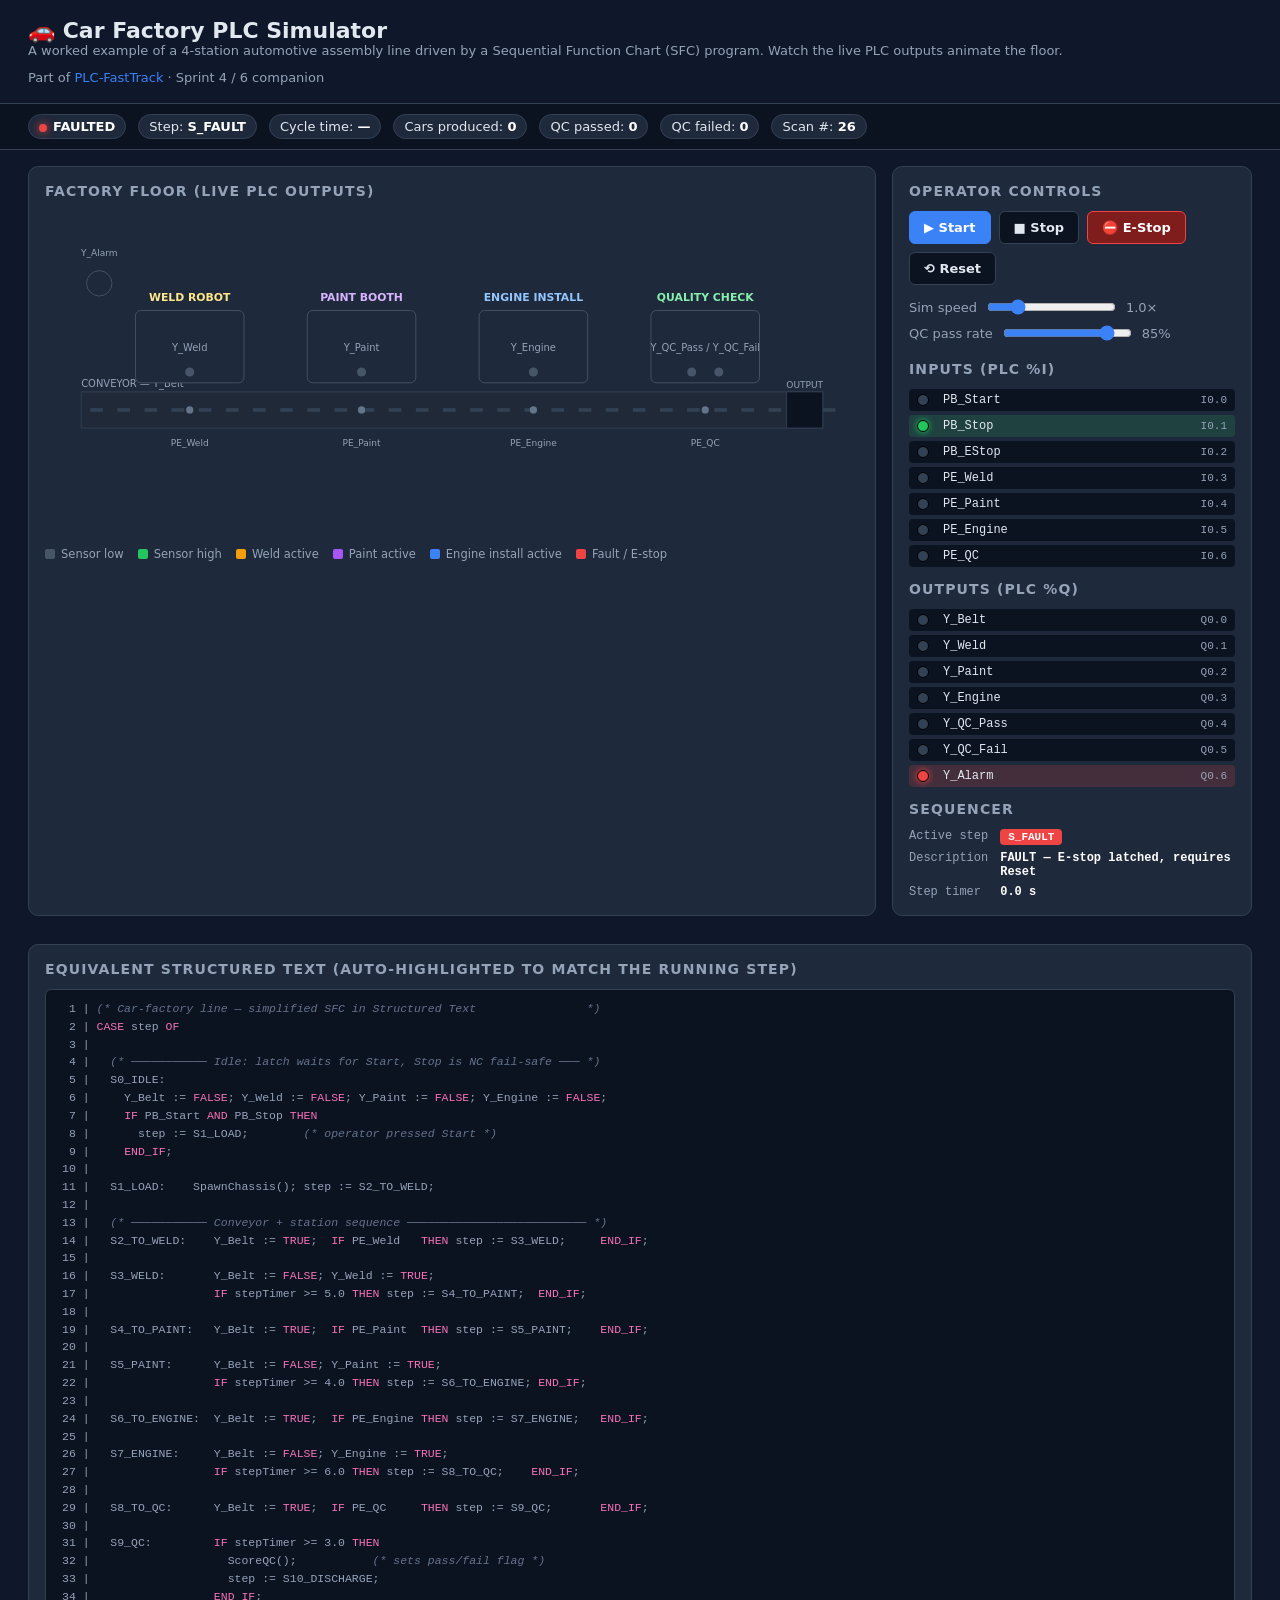
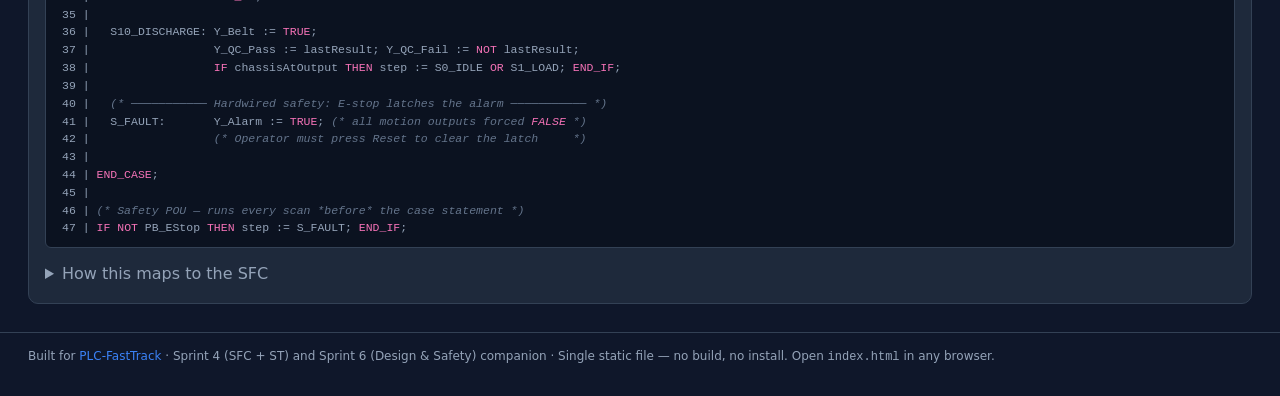
==== interactive-tools/car-factory-simulator/index.html @ c83a44d9 "Add Car Factory PLC Simulator (single-page interactive tool) A new browser-only simulator that runs " ====
<!DOCTYPE html>
<html lang="en">
<head>
<meta charset="UTF-8" />
<meta name="viewport" content="width=device-width, initial-scale=1.0" />
<title>PLC-FastTrack — Car Factory Simulator</title>
<style>
  :root {
    --bg: #0f172a;
    --panel: #1e293b;
    --panel-2: #0b1220;
    --line: #334155;
    --text: #e2e8f0;
    --muted: #94a3b8;
    --accent: #3b82f6;
    --energized: #22c55e;
    --running: #22c55e;
    --idle: #94a3b8;
    --warn: #f59e0b;
    --fault: #ef4444;
    --weld: #f59e0b;
    --paint: #a855f7;
    --engine: #3b82f6;
    --qc: #22c55e;
  }
  * { box-sizing: border-box; }
  body {
    margin: 0;
    background: var(--bg);
    color: var(--text);
    font-family: -apple-system, system-ui, "Segoe UI", sans-serif;
    min-height: 100vh;
  }
  header {
    padding: 18px 28px;
    border-bottom: 1px solid var(--line);
    display: flex;
    justify-content: space-between;
    align-items: baseline;
    flex-wrap: wrap;
    gap: 12px;
  }
  h1 { margin: 0; font-size: 22px; }
  header .sub { color: var(--muted); font-size: 13px; }
  header a { color: var(--accent); text-decoration: none; }

  .status-bar {
    display: flex;
    gap: 12px;
    flex-wrap: wrap;
    padding: 10px 28px;
    background: var(--panel-2);
    border-bottom: 1px solid var(--line);
    font-size: 13px;
  }
  .pill {
    background: var(--panel);
    padding: 4px 10px;
    border-radius: 999px;
    border: 1px solid var(--line);
  }
  .pill .dot {
    display: inline-block;
    width: 8px;
    height: 8px;
    border-radius: 50%;
    background: var(--idle);
    margin-right: 6px;
    vertical-align: middle;
  }
  .pill.running .dot { background: var(--running); box-shadow: 0 0 8px var(--running); }
  .pill.faulted .dot { background: var(--fault); box-shadow: 0 0 8px var(--fault); }
  .pill strong { color: #fff; }

  main {
    display: grid;
    grid-template-columns: minmax(0, 1fr) 360px;
    gap: 16px;
    padding: 16px 28px 28px;
  }
  @media (max-width: 1024px) {
    main { grid-template-columns: 1fr; }
  }

  .panel {
    background: var(--panel);
    border: 1px solid var(--line);
    border-radius: 10px;
    padding: 16px;
  }
  .panel h2 {
    margin: 0 0 12px;
    font-size: 14px;
    text-transform: uppercase;
    letter-spacing: 0.08em;
    color: var(--muted);
  }
  .floor svg { width: 100%; height: auto; display: block; }

  .controls {
    display: flex;
    gap: 8px;
    flex-wrap: wrap;
    align-items: center;
  }
  button {
    background: var(--panel-2);
    border: 1px solid var(--line);
    color: var(--text);
    padding: 8px 14px;
    border-radius: 6px;
    cursor: pointer;
    font-family: inherit;
    font-size: 13px;
    font-weight: 600;
  }
  button:hover { border-color: var(--accent); }
  button.primary { background: var(--accent); border-color: var(--accent); color: #fff; }
  button.danger { background: #7f1d1d; border-color: var(--fault); color: #fff; }
  button.danger.armed { background: var(--fault); animation: pulse 1s infinite; }
  @keyframes pulse {
    0%, 100% { box-shadow: 0 0 0 0 rgba(239,68,68,0.6); }
    50% { box-shadow: 0 0 0 8px rgba(239,68,68,0); }
  }
  button:disabled { opacity: 0.5; cursor: not-allowed; }

  label.slider-label {
    display: flex;
    align-items: center;
    gap: 8px;
    font-size: 13px;
    color: var(--muted);
  }
  input[type="range"] { accent-color: var(--accent); }

  .io-grid {
    display: grid;
    grid-template-columns: 1fr;
    gap: 4px;
    font-family: ui-monospace, SFMono-Regular, Menlo, monospace;
    font-size: 12px;
  }
  .io-row {
    display: grid;
    grid-template-columns: 18px 1fr auto;
    align-items: center;
    gap: 8px;
    padding: 4px 8px;
    border-radius: 4px;
    background: var(--panel-2);
  }
  .io-row.on { background: rgba(34,197,94,0.15); }
  .io-row.fault { background: rgba(239,68,68,0.18); }
  .led {
    width: 12px;
    height: 12px;
    border-radius: 50%;
    background: var(--line);
    border: 1px solid #000;
  }
  .io-row.on .led { background: var(--energized); box-shadow: 0 0 6px var(--energized); }
  .io-row.fault .led { background: var(--fault); box-shadow: 0 0 6px var(--fault); }
  .io-name { color: var(--text); }
  .io-tag { color: var(--muted); font-size: 11px; }

  .step-display {
    display: grid;
    grid-template-columns: auto 1fr;
    gap: 6px 12px;
    font-family: ui-monospace, SFMono-Regular, Menlo, monospace;
    font-size: 12px;
    color: var(--muted);
  }
  .step-display strong { color: #fff; font-weight: 600; }
  .step-tag {
    display: inline-block;
    padding: 2px 8px;
    border-radius: 4px;
    background: var(--accent);
    color: #fff;
    font-weight: 700;
    font-size: 11px;
  }
  .step-tag.fault { background: var(--fault); }
  .step-tag.idle { background: var(--idle); color: #0f172a; }

  pre.code {
    background: var(--panel-2);
    border: 1px solid var(--line);
    border-radius: 6px;
    padding: 10px;
    margin: 0;
    font-family: ui-monospace, SFMono-Regular, Menlo, monospace;
    font-size: 11.5px;
    line-height: 1.55;
    overflow-x: auto;
    color: var(--muted);
  }
  pre.code .ln { display: block; padding: 0 6px; border-radius: 3px; white-space: pre; }
  pre.code .ln.active {
    background: rgba(59,130,246,0.22);
    color: #fff;
    border-left: 3px solid var(--accent);
    padding-left: 3px;
  }
  pre.code .kw { color: #f472b6; }
  pre.code .str { color: #86efac; }
  pre.code .com { color: #64748b; font-style: italic; }

  details summary { cursor: pointer; padding: 4px 0; color: var(--muted); }
  details[open] summary { color: #fff; }

  .legend {
    display: flex;
    gap: 14px;
    flex-wrap: wrap;
    font-size: 11.5px;
    color: var(--muted);
    margin-top: 10px;
  }
  .legend span { display: inline-flex; align-items: center; gap: 6px; }
  .legend i {
    display: inline-block;
    width: 10px;
    height: 10px;
    border-radius: 2px;
  }

  footer {
    color: var(--muted);
    font-size: 12px;
    padding: 16px 28px 32px;
    border-top: 1px solid var(--line);
  }
  footer a { color: var(--accent); text-decoration: none; }
</style>
</head>
<body>

<header>
  <div>
    <h1>🚗 Car Factory PLC Simulator</h1>
    <div class="sub">A worked example of a 4-station automotive assembly line driven by a Sequential Function Chart (SFC) program. Watch the live PLC outputs animate the floor.</div>
  </div>
  <div class="sub">Part of <a href="../../README.md">PLC-FastTrack</a> · Sprint 4 / 6 companion</div>
</header>

<div class="status-bar" id="statusBar">
  <span class="pill" id="pillState"><span class="dot"></span><strong>IDLE</strong></span>
  <span class="pill">Step: <strong id="lblStep">S0_IDLE</strong></span>
  <span class="pill">Cycle time: <strong id="lblCycle">—</strong></span>
  <span class="pill">Cars produced: <strong id="lblCount">0</strong></span>
  <span class="pill">QC passed: <strong id="lblPass">0</strong></span>
  <span class="pill">QC failed: <strong id="lblFail">0</strong></span>
  <span class="pill">Scan #: <strong id="lblScan">0</strong></span>
</div>

<main>
  <section class="panel floor">
    <h2>Factory Floor (live PLC outputs)</h2>
    <svg viewBox="0 0 900 360" id="floorSvg" aria-label="Factory floor diagram">
      <!-- Conveyor belt -->
      <rect x="40" y="200" width="820" height="40" fill="#1f2937" stroke="#334155" />
      <g id="beltMarks"></g>
      <text x="40" y="195" font-size="11" fill="#94a3b8">CONVEYOR — Y_Belt</text>

      <!-- Stations -->
      <g id="stationWeld">
        <rect x="100" y="110" width="120" height="80" rx="6" fill="#1e293b" stroke="#475569" />
        <text x="160" y="100" text-anchor="middle" font-size="12" fill="#fde68a" font-weight="700">WELD ROBOT</text>
        <text x="160" y="155" text-anchor="middle" font-size="11" fill="#94a3b8">Y_Weld</text>
        <circle id="ledWeld" cx="160" cy="178" r="5" fill="#475569" />
        <!-- Photoelectric eye -->
        <circle id="eyeWeld" cx="160" cy="220" r="4" fill="#64748b" />
        <text x="160" y="260" text-anchor="middle" font-size="10" fill="#94a3b8">PE_Weld</text>
      </g>
      <g id="stationPaint">
        <rect x="290" y="110" width="120" height="80" rx="6" fill="#1e293b" stroke="#475569" />
        <text x="350" y="100" text-anchor="middle" font-size="12" fill="#d8b4fe" font-weight="700">PAINT BOOTH</text>
        <text x="350" y="155" text-anchor="middle" font-size="11" fill="#94a3b8">Y_Paint</text>
        <circle id="ledPaint" cx="350" cy="178" r="5" fill="#475569" />
        <circle id="eyePaint" cx="350" cy="220" r="4" fill="#64748b" />
        <text x="350" y="260" text-anchor="middle" font-size="10" fill="#94a3b8">PE_Paint</text>
      </g>
      <g id="stationEngine">
        <rect x="480" y="110" width="120" height="80" rx="6" fill="#1e293b" stroke="#475569" />
        <text x="540" y="100" text-anchor="middle" font-size="12" fill="#93c5fd" font-weight="700">ENGINE INSTALL</text>
        <text x="540" y="155" text-anchor="middle" font-size="11" fill="#94a3b8">Y_Engine</text>
        <circle id="ledEngine" cx="540" cy="178" r="5" fill="#475569" />
        <circle id="eyeEngine" cx="540" cy="220" r="4" fill="#64748b" />
        <text x="540" y="260" text-anchor="middle" font-size="10" fill="#94a3b8">PE_Engine</text>
      </g>
      <g id="stationQC">
        <rect x="670" y="110" width="120" height="80" rx="6" fill="#1e293b" stroke="#475569" />
        <text x="730" y="100" text-anchor="middle" font-size="12" fill="#86efac" font-weight="700">QUALITY CHECK</text>
        <text x="730" y="155" text-anchor="middle" font-size="11" fill="#94a3b8">Y_QC_Pass / Y_QC_Fail</text>
        <circle id="ledQCPass" cx="715" cy="178" r="5" fill="#475569" />
        <circle id="ledQCFail" cx="745" cy="178" r="5" fill="#475569" />
        <circle id="eyeQC" cx="730" cy="220" r="4" fill="#64748b" />
        <text x="730" y="260" text-anchor="middle" font-size="10" fill="#94a3b8">PE_QC</text>
      </g>

      <!-- Output bin -->
      <rect x="820" y="200" width="40" height="40" fill="#0b1220" stroke="#334155" />
      <text x="840" y="196" font-size="10" fill="#94a3b8" text-anchor="middle">OUTPUT</text>

      <!-- Alarm beacon -->
      <g id="beacon">
        <circle id="beaconLight" cx="60" cy="80" r="14" fill="#1e293b" stroke="#475569" />
        <text x="60" y="50" text-anchor="middle" font-size="10" fill="#94a3b8">Y_Alarm</text>
      </g>

      <!-- Chassis pool (positions are set in JS) -->
      <g id="chassisLayer"></g>
    </svg>

    <div class="legend">
      <span><i style="background:#475569"></i>Sensor low</span>
      <span><i style="background:#22c55e"></i>Sensor high</span>
      <span><i style="background:#f59e0b"></i>Weld active</span>
      <span><i style="background:#a855f7"></i>Paint active</span>
      <span><i style="background:#3b82f6"></i>Engine install active</span>
      <span><i style="background:#ef4444"></i>Fault / E-stop</span>
    </div>
  </section>

  <aside class="panel">
    <h2>Operator Controls</h2>
    <div class="controls">
      <button id="btnStart" class="primary">▶ Start</button>
      <button id="btnStop">■ Stop</button>
      <button id="btnEStop" class="danger">⛔ E-Stop</button>
      <button id="btnReset">⟲ Reset</button>
    </div>
    <label class="slider-label" style="margin-top:12px">
      Sim speed
      <input type="range" id="speed" min="0.25" max="4" step="0.25" value="1" />
      <span id="speedLbl">1.0×</span>
    </label>
    <label class="slider-label" style="margin-top:6px">
      QC pass rate
      <input type="range" id="passRate" min="0" max="100" step="5" value="85" />
      <span id="passRateLbl">85%</span>
    </label>

    <h2 style="margin-top:18px">Inputs (PLC %I)</h2>
    <div class="io-grid" id="inputs"></div>

    <h2 style="margin-top:14px">Outputs (PLC %Q)</h2>
    <div class="io-grid" id="outputs"></div>

    <h2 style="margin-top:14px">Sequencer</h2>
    <div class="step-display">
      <span>Active step</span><span><span id="stepTag" class="step-tag idle">S0_IDLE</span></span>
      <span>Description</span><strong id="stepDesc">Waiting for Start</strong>
      <span>Step timer</span><strong id="stepTimer">0.0 s</strong>
    </div>
  </aside>
</main>

<section class="panel" style="margin: 0 28px 28px;">
  <h2>Equivalent Structured Text (auto-highlighted to match the running step)</h2>
  <pre class="code" id="codeView"></pre>
  <details style="margin-top:12px">
    <summary>How this maps to the SFC</summary>
    <p style="color:var(--muted); font-size: 13px; line-height:1.55">
      The simulator runs a 100&nbsp;ms scan loop. Each scan: (1) reads inputs (Start, Stop,
      E-stop, photoelectric eyes); (2) executes the SFC transitions; (3) writes outputs
      (conveyor motor, station tools, alarm). The chassis you see on the floor are
      driven by <em>output bits</em>, never by direct animation — when <code>Y_Belt</code>
      is high, the chassis advance. When <code>Y_Weld</code> is high, the weld lamp
      pulses. Toggle E-stop and you'll see the program enter <code>S_FAULT</code>,
      latch <code>Y_Alarm</code>, and drop every other output — the same fail-safe
      pattern Bolton describes in Ch. 13–14.
    </p>
  </details>
</section>

<footer>
  Built for <a href="../../README.md">PLC-FastTrack</a> · Sprint 4 (SFC + ST) and Sprint 6 (Design &amp; Safety) companion ·
  Single static file — no build, no install. Open <code>index.html</code> in any browser.
</footer>

<script>
// ─── PLC I/O definitions ─────────────────────────────────────────────────────
const INPUT_DEFS = [
  { tag: 'I0.0', name: 'PB_Start',  desc: 'Start push button (NO)' },
  { tag: 'I0.1', name: 'PB_Stop',   desc: 'Stop push button (NC, fail-safe)' },
  { tag: 'I0.2', name: 'PB_EStop',  desc: 'Emergency stop (NC, dual-channel)' },
  { tag: 'I0.3', name: 'PE_Weld',   desc: 'Photoelectric eye at weld station' },
  { tag: 'I0.4', name: 'PE_Paint',  desc: 'Photoelectric eye at paint booth' },
  { tag: 'I0.5', name: 'PE_Engine', desc: 'Photoelectric eye at engine install' },
  { tag: 'I0.6', name: 'PE_QC',     desc: 'Photoelectric eye at QC' },
];
const OUTPUT_DEFS = [
  { tag: 'Q0.0', name: 'Y_Belt',    desc: 'Conveyor belt motor contactor' },
  { tag: 'Q0.1', name: 'Y_Weld',    desc: 'Weld robot enable' },
  { tag: 'Q0.2', name: 'Y_Paint',   desc: 'Paint sprayer enable' },
  { tag: 'Q0.3', name: 'Y_Engine',  desc: 'Engine-install hoist enable' },
  { tag: 'Q0.4', name: 'Y_QC_Pass', desc: 'QC pass indicator' },
  { tag: 'Q0.5', name: 'Y_QC_Fail', desc: 'QC fail indicator + reject' },
  { tag: 'Q0.6', name: 'Y_Alarm',   desc: 'Alarm beacon (latched on fault)' },
];

// ─── State ───────────────────────────────────────────────────────────────────
const STEPS = [
  { id: 'S0_IDLE',     desc: 'Waiting for Start' },
  { id: 'S1_LOAD',     desc: 'Loading new chassis at infeed' },
  { id: 'S2_TO_WELD',  desc: 'Conveying to WELD station' },
  { id: 'S3_WELD',     desc: 'Welding chassis (5 s)' },
  { id: 'S4_TO_PAINT', desc: 'Conveying to PAINT booth' },
  { id: 'S5_PAINT',    desc: 'Painting body (4 s)' },
  { id: 'S6_TO_ENGINE',desc: 'Conveying to ENGINE install' },
  { id: 'S7_ENGINE',   desc: 'Installing engine (6 s)' },
  { id: 'S8_TO_QC',    desc: 'Conveying to QUALITY CHECK' },
  { id: 'S9_QC',       desc: 'QC inspection (3 s)' },
  { id: 'S10_DISCHARGE',desc:'Discharging to output bin' },
  { id: 'S_FAULT',     desc: 'FAULT — E-stop latched, requires Reset' },
];
const STEP_INDEX = Object.fromEntries(STEPS.map((s, i) => [s.id, i]));

const STATIONS = {
  weld:   { x: 160, timer: 5.0, output: 'Y_Weld',   eye: 'PE_Weld'   },
  paint:  { x: 350, timer: 4.0, output: 'Y_Paint',  eye: 'PE_Paint'  },
  engine: { x: 540, timer: 6.0, output: 'Y_Engine', eye: 'PE_Engine' },
  qc:     { x: 730, timer: 3.0, output: '',         eye: 'PE_QC'     },
};

const SCAN_MS = 100;
let speedMul = 1;

const state = {
  inputs:  Object.fromEntries(INPUT_DEFS.map(i => [i.name, false])),
  outputs: Object.fromEntries(OUTPUT_DEFS.map(o => [o.name, false])),
  step: 'S0_IDLE',
  stepTimer: 0,
  scanCount: 0,
  cycleTime: 0,
  cycleStart: 0,
  carsProduced: 0,
  qcPass: 0,
  qcFail: 0,
  // The PB_Stop input is wired NC (closed = healthy), so its idle state is true.
  stopHealthy: true,
  // Latched alarm — only cleared by Reset.
  alarmLatch: false,
  // Carriage of chassis on the line: list of {id, x, painted, hasEngine, qcStatus, atOutput}
  chassis: [],
  nextId: 1,
  passRate: 0.85,
  paused: true,
  estop: false,
};
state.inputs.PB_Stop = true; // NC contact — high in healthy state

// ─── DOM helpers ─────────────────────────────────────────────────────────────
const $ = (id) => document.getElementById(id);
function makeIORow(io, isInput) {
  const div = document.createElement('div');
  div.className = 'io-row';
  div.id = (isInput ? 'in_' : 'out_') + io.name;
  div.innerHTML = `
    <span class="led"></span>
    <span class="io-name" title="${io.desc}">${io.name}</span>
    <span class="io-tag">${io.tag}</span>`;
  return div;
}
INPUT_DEFS.forEach(io => $('inputs').appendChild(makeIORow(io, true)));
OUTPUT_DEFS.forEach(io => $('outputs').appendChild(makeIORow(io, false)));

// ─── Belt segments for visual motion ─────────────────────────────────────────
const beltMarksGroup = $('beltMarks');
for (let i = 0; i < 28; i++) {
  const r = document.createElementNS('http://www.w3.org/2000/svg', 'rect');
  r.setAttribute('x', 50 + i * 30);
  r.setAttribute('y', 218);
  r.setAttribute('width', 14);
  r.setAttribute('height', 4);
  r.setAttribute('fill', '#334155');
  r.dataset.idx = i;
  beltMarksGroup.appendChild(r);
}

// ─── Sequencer logic (the "PLC program") ────────────────────────────────────
function setStep(next) {
  state.step = next;
  state.stepTimer = 0;
}

// Maps the active SFC step to the highlighted line in the ST view.
const STEP_TO_LINE = {
  S0_IDLE: 7, S1_LOAD: 11, S2_TO_WELD: 14, S3_WELD: 17,
  S4_TO_PAINT: 21, S5_PAINT: 24, S6_TO_ENGINE: 28, S7_ENGINE: 31,
  S8_TO_QC: 35, S9_QC: 38, S10_DISCHARGE: 43, S_FAULT: 48,
};

function executeProgram(dt) {
  // ── Safety override: fault is sticky until Reset ──
  if (state.alarmLatch || !state.inputs.PB_EStop) {
    state.outputs.Y_Belt = false;
    state.outputs.Y_Weld = false;
    state.outputs.Y_Paint = false;
    state.outputs.Y_Engine = false;
    state.outputs.Y_QC_Pass = false;
    state.outputs.Y_QC_Fail = false;
    state.outputs.Y_Alarm = true;
    state.alarmLatch = true;
    state.step = 'S_FAULT';
    return;
  }

  // ── PB_Stop is NC, so a "false" reading means the operator pressed Stop ──
  const stopPressed = !state.inputs.PB_Stop;

  state.stepTimer += dt;

  // Default outputs for this scan (recomputed each scan — no double-coil)
  let yBelt = false, yWeld = false, yPaint = false, yEngine = false;
  let yPass = false, yFail = false;

  switch (state.step) {
    case 'S0_IDLE':
      if (state.inputs.PB_Start && !stopPressed) {
        state.cycleStart = performance.now();
        setStep('S1_LOAD');
      }
      break;

    case 'S1_LOAD':
      // Spawn a new chassis at the infeed
      state.chassis.push({
        id: state.nextId++,
        x: 30, painted: false, hasEngine: false, qcStatus: null, atOutput: false,
      });
      setStep('S2_TO_WELD');
      break;

    case 'S2_TO_WELD':
      yBelt = true;
      if (state.inputs.PE_Weld) setStep('S3_WELD');
      break;

    case 'S3_WELD':
      yWeld = true;
      if (state.stepTimer >= STATIONS.weld.timer) setStep('S4_TO_PAINT');
      break;

    case 'S4_TO_PAINT':
      yBelt = true;
      if (state.inputs.PE_Paint) setStep('S5_PAINT');
      break;

    case 'S5_PAINT':
      yPaint = true;
      if (state.stepTimer >= STATIONS.paint.timer) {
        // Mark the leading chassis as painted
        const c = leadChassis(); if (c) c.painted = true;
        setStep('S6_TO_ENGINE');
      }
      break;

    case 'S6_TO_ENGINE':
      yBelt = true;
      if (state.inputs.PE_Engine) setStep('S7_ENGINE');
      break;

    case 'S7_ENGINE':
      yEngine = true;
      if (state.stepTimer >= STATIONS.engine.timer) {
        const c = leadChassis(); if (c) c.hasEngine = true;
        setStep('S8_TO_QC');
      }
      break;

    case 'S8_TO_QC':
      yBelt = true;
      if (state.inputs.PE_QC) setStep('S9_QC');
      break;

    case 'S9_QC':
      // Decide pass/fail at the start of the step, then drive the lamps.
      if (state.stepTimer >= STATIONS.qc.timer) {
        const c = leadChassis();
        if (c) {
          c.qcStatus = Math.random() < state.passRate ? 'pass' : 'fail';
          if (c.qcStatus === 'pass') state.qcPass++; else state.qcFail++;
        }
        setStep('S10_DISCHARGE');
      } else {
        // While inspecting, both lamps off
      }
      break;

    case 'S10_DISCHARGE': {
      yBelt = true;
      const c = leadChassis();
      if (c) {
        if (c.qcStatus === 'pass') yPass = true; else yFail = true;
        if (c.x >= 850) {
          c.atOutput = true;
          state.carsProduced++;
          state.cycleTime = (performance.now() - state.cycleStart) / 1000;
          // If the operator pressed Stop, return to idle. Otherwise loop back.
          setStep(stopPressed ? 'S0_IDLE' : 'S1_LOAD');
        }
      } else {
        setStep('S0_IDLE');
      }
      break;
    }

    case 'S_FAULT':
      // Stay until reset clears the latch (handled by btnReset).
      break;
  }

  state.outputs.Y_Belt = yBelt;
  state.outputs.Y_Weld = yWeld;
  state.outputs.Y_Paint = yPaint;
  state.outputs.Y_Engine = yEngine;
  state.outputs.Y_QC_Pass = yPass;
  state.outputs.Y_QC_Fail = yFail;
  state.outputs.Y_Alarm = false;
}

function leadChassis() {
  // The chassis currently at or approaching the active station — the most
  // recently spawned one that hasn't reached the output bin.
  for (let i = state.chassis.length - 1; i >= 0; i--) {
    if (!state.chassis[i].atOutput) return state.chassis[i];
  }
  return null;
}

// ─── Plant simulation: the world the PLC observes ────────────────────────────
function tickPlant(dt) {
  // Move chassis when the belt is energized.
  if (state.outputs.Y_Belt) {
    const speed = 90; // px / s
    state.chassis.forEach(c => { if (!c.atOutput) c.x += speed * dt; });
  }

  // Photoelectric eyes — high while a chassis is within tolerance of the eye.
  const within = (c, x) => Math.abs(c.x - x) < 14 && !c.atOutput;
  state.inputs.PE_Weld   = state.chassis.some(c => within(c, STATIONS.weld.x));
  state.inputs.PE_Paint  = state.chassis.some(c => within(c, STATIONS.paint.x));
  state.inputs.PE_Engine = state.chassis.some(c => within(c, STATIONS.engine.x));
  state.inputs.PE_QC     = state.chassis.some(c => within(c, STATIONS.qc.x));

  // Drop chassis that have exited the floor.
  state.chassis = state.chassis.filter(c => c.x < 870);

  // Belt scrolls visually only while energized.
  if (state.outputs.Y_Belt) {
    Array.from(beltMarksGroup.children).forEach(rect => {
      let x = parseFloat(rect.getAttribute('x')) + 90 * dt;
      if (x > 860) x -= 30 * 28;
      rect.setAttribute('x', x);
    });
  }
}

// ─── Render ──────────────────────────────────────────────────────────────────
function renderIO() {
  for (const i of INPUT_DEFS) {
    $('in_' + i.name).classList.toggle('on', !!state.inputs[i.name]);
  }
  for (const o of OUTPUT_DEFS) {
    const row = $('out_' + o.name);
    row.classList.toggle('on', !!state.outputs[o.name]);
    row.classList.toggle('fault', o.name === 'Y_Alarm' && state.outputs.Y_Alarm);
  }
}

const STATION_COLORS = {
  Y_Weld:   '#f59e0b',
  Y_Paint:  '#a855f7',
  Y_Engine: '#3b82f6',
};
function renderFloor() {
  // Station LED + station box accent
  const setLed = (id, on, color) => {
    const el = $(id);
    el.setAttribute('fill', on ? color : '#475569');
    if (on) el.setAttribute('filter', '');
  };
  setLed('ledWeld',   state.outputs.Y_Weld,   STATION_COLORS.Y_Weld);
  setLed('ledPaint',  state.outputs.Y_Paint,  STATION_COLORS.Y_Paint);
  setLed('ledEngine', state.outputs.Y_Engine, STATION_COLORS.Y_Engine);
  setLed('ledQCPass', state.outputs.Y_QC_Pass, '#22c55e');
  setLed('ledQCFail', state.outputs.Y_QC_Fail, '#ef4444');

  // Photoelectric eye coloring
  const setEye = (id, on) => $(id).setAttribute('fill', on ? '#22c55e' : '#64748b');
  setEye('eyeWeld',   state.inputs.PE_Weld);
  setEye('eyePaint',  state.inputs.PE_Paint);
  setEye('eyeEngine', state.inputs.PE_Engine);
  setEye('eyeQC',     state.inputs.PE_QC);

  // Beacon — blink while alarm is on
  const blink = state.outputs.Y_Alarm && Math.floor(performance.now() / 250) % 2 === 0;
  $('beaconLight').setAttribute('fill', blink ? '#ef4444' : '#1e293b');

  // Chassis — render via SVG <g> entries
  const layer = $('chassisLayer');
  // Diff: remove DOM entries for chassis that no longer exist
  const known = new Set(state.chassis.map(c => 'c' + c.id));
  Array.from(layer.children).forEach(el => { if (!known.has(el.id)) layer.removeChild(el); });
  state.chassis.forEach(c => {
    let g = document.getElementById('c' + c.id);
    if (!g) {
      g = document.createElementNS('http://www.w3.org/2000/svg', 'g');
      g.id = 'c' + c.id;
      g.innerHTML = `
        <rect class="body" x="-22" y="-14" width="44" height="20" rx="3" fill="#475569" stroke="#0f172a" />
        <circle cx="-13" cy="8" r="4" fill="#0f172a" />
        <circle cx="13"  cy="8" r="4" fill="#0f172a" />
        <text class="hood" x="0" y="-1" text-anchor="middle" font-size="9" fill="#cbd5e1"></text>`;
      layer.appendChild(g);
    }
    g.setAttribute('transform', `translate(${c.x}, 215)`);
    const body = g.querySelector('.body');
    const hood = g.querySelector('.hood');
    let fill = '#475569';
    if (c.painted) fill = '#a855f7';
    if (c.qcStatus === 'pass') fill = '#22c55e';
    if (c.qcStatus === 'fail') fill = '#ef4444';
    body.setAttribute('fill', fill);
    hood.textContent = c.hasEngine ? '⚙' : '';
  });
}

function renderStatus() {
  const pill = $('pillState');
  pill.classList.remove('running', 'faulted');
  let label = 'IDLE';
  if (state.alarmLatch) { pill.classList.add('faulted'); label = 'FAULTED'; }
  else if (!state.paused) { pill.classList.add('running'); label = 'RUNNING'; }
  pill.querySelector('strong').textContent = label;

  $('lblStep').textContent = state.step;
  $('lblScan').textContent = state.scanCount;
  $('lblCount').textContent = state.carsProduced;
  $('lblPass').textContent = state.qcPass;
  $('lblFail').textContent = state.qcFail;
  $('lblCycle').textContent = state.cycleTime ? state.cycleTime.toFixed(1) + ' s' : '—';

  const tag = $('stepTag');
  tag.textContent = state.step;
  tag.classList.remove('idle', 'fault');
  if (state.step === 'S0_IDLE') tag.classList.add('idle');
  if (state.step === 'S_FAULT') tag.classList.add('fault');
  $('stepDesc').textContent = STEPS[STEP_INDEX[state.step]].desc;
  $('stepTimer').textContent = state.stepTimer.toFixed(1) + ' s';

  highlightCode();
}

// ─── ST source view ──────────────────────────────────────────────────────────
const ST_SOURCE = [
  '(* Car-factory line — simplified SFC in Structured Text                *)',
  'CASE step OF',
  '',
  '  (* ─────────── Idle: latch waits for Start, Stop is NC fail-safe ─── *)',
  '  S0_IDLE:',
  '    Y_Belt := FALSE; Y_Weld := FALSE; Y_Paint := FALSE; Y_Engine := FALSE;',
  '    IF PB_Start AND PB_Stop THEN',
  '      step := S1_LOAD;        (* operator pressed Start *)',
  '    END_IF;',
  '',
  '  S1_LOAD:    SpawnChassis(); step := S2_TO_WELD;',
  '',
  '  (* ─────────── Conveyor + station sequence ────────────────────────── *)',
  '  S2_TO_WELD:    Y_Belt := TRUE;  IF PE_Weld   THEN step := S3_WELD;     END_IF;',
  '',
  '  S3_WELD:       Y_Belt := FALSE; Y_Weld := TRUE;',
  '                 IF stepTimer >= 5.0 THEN step := S4_TO_PAINT;  END_IF;',
  '',
  '  S4_TO_PAINT:   Y_Belt := TRUE;  IF PE_Paint  THEN step := S5_PAINT;    END_IF;',
  '',
  '  S5_PAINT:      Y_Belt := FALSE; Y_Paint := TRUE;',
  '                 IF stepTimer >= 4.0 THEN step := S6_TO_ENGINE; END_IF;',
  '',
  '  S6_TO_ENGINE:  Y_Belt := TRUE;  IF PE_Engine THEN step := S7_ENGINE;   END_IF;',
  '',
  '  S7_ENGINE:     Y_Belt := FALSE; Y_Engine := TRUE;',
  '                 IF stepTimer >= 6.0 THEN step := S8_TO_QC;    END_IF;',
  '',
  '  S8_TO_QC:      Y_Belt := TRUE;  IF PE_QC     THEN step := S9_QC;       END_IF;',
  '',
  '  S9_QC:         IF stepTimer >= 3.0 THEN',
  '                   ScoreQC();           (* sets pass/fail flag *)',
  '                   step := S10_DISCHARGE;',
  '                 END_IF;',
  '',
  '  S10_DISCHARGE: Y_Belt := TRUE;',
  '                 Y_QC_Pass := lastResult; Y_QC_Fail := NOT lastResult;',
  '                 IF chassisAtOutput THEN step := S0_IDLE OR S1_LOAD; END_IF;',
  '',
  '  (* ─────────── Hardwired safety: E-stop latches the alarm ─────────── *)',
  '  S_FAULT:       Y_Alarm := TRUE; (* all motion outputs forced FALSE *)',
  '                 (* Operator must press Reset to clear the latch     *)',
  '',
  'END_CASE;',
  '',
  '(* Safety POU — runs every scan *before* the case statement *)',
  'IF NOT PB_EStop THEN step := S_FAULT; END_IF;',
];
function renderCode() {
  const html = ST_SOURCE.map((line, i) => {
    const escaped = line
      .replace(/&/g, '&amp;').replace(/</g, '&lt;').replace(/>/g, '&gt;')
      .replace(/(\(\*.*?\*\))/g, '<span class="com">$1</span>')
      .replace(/\b(CASE|OF|IF|THEN|END_IF|END_CASE|TRUE|FALSE|NOT|AND|OR)\b/g, '<span class="kw">$1</span>');
    return `<span class="ln" data-line="${i}">${String(i + 1).padStart(2, ' ')} | ${escaped}</span>`;
  }).join('');
  $('codeView').innerHTML = html;
}
function highlightCode() {
  const target = STEP_TO_LINE[state.step];
  document.querySelectorAll('pre.code .ln').forEach(el => {
    el.classList.toggle('active', parseInt(el.dataset.line, 10) === target);
  });
}

// ─── Controls ────────────────────────────────────────────────────────────────
$('btnStart').addEventListener('click', () => {
  if (state.alarmLatch) return;
  state.inputs.PB_Start = true;
  state.paused = false;
  setTimeout(() => state.inputs.PB_Start = false, 200); // momentary push
});
$('btnStop').addEventListener('click', () => {
  // Drop the NC line for one scan to register the press.
  state.inputs.PB_Stop = false;
  setTimeout(() => state.inputs.PB_Stop = true, 250);
});
const eStopBtn = $('btnEStop');
eStopBtn.addEventListener('click', () => {
  state.estop = !state.estop;
  state.inputs.PB_EStop = !state.estop; // NC contact: opens when pressed
  eStopBtn.classList.toggle('armed', state.estop);
  eStopBtn.textContent = state.estop ? '⛔ E-Stop (PRESSED)' : '⛔ E-Stop';
});
$('btnReset').addEventListener('click', () => {
  if (state.estop) {
    // Force user to release E-stop first, mirroring real safety practice.
    alert('Release the E-stop before resetting the alarm.');
    return;
  }
  state.alarmLatch = false;
  state.step = 'S0_IDLE';
  state.stepTimer = 0;
  state.chassis = [];
  state.scanCount = 0;
  state.cycleTime = 0;
  state.carsProduced = 0;
  state.qcPass = 0;
  state.qcFail = 0;
  state.paused = true;
});
$('speed').addEventListener('input', (e) => {
  speedMul = parseFloat(e.target.value);
  $('speedLbl').textContent = speedMul.toFixed(2) + '×';
});
$('passRate').addEventListener('input', (e) => {
  state.passRate = parseInt(e.target.value, 10) / 100;
  $('passRateLbl').textContent = e.target.value + '%';
});

// ─── Main loop ───────────────────────────────────────────────────────────────
renderCode();
let lastTick = performance.now();
let scanAcc = 0;
function frame() {
  const now = performance.now();
  const realDt = (now - lastTick) / 1000;
  lastTick = now;
  const dt = realDt * speedMul;

  // PLC scan happens at a fixed cadence (100 ms)
  scanAcc += realDt * 1000 * speedMul;
  while (scanAcc >= SCAN_MS) {
    state.scanCount++;
    executeProgram(SCAN_MS / 1000);
    scanAcc -= SCAN_MS;
  }

  tickPlant(dt);
  renderIO();
  renderFloor();
  renderStatus();
  requestAnimationFrame(frame);
}
requestAnimationFrame(frame);
</script>
</body>
</html>
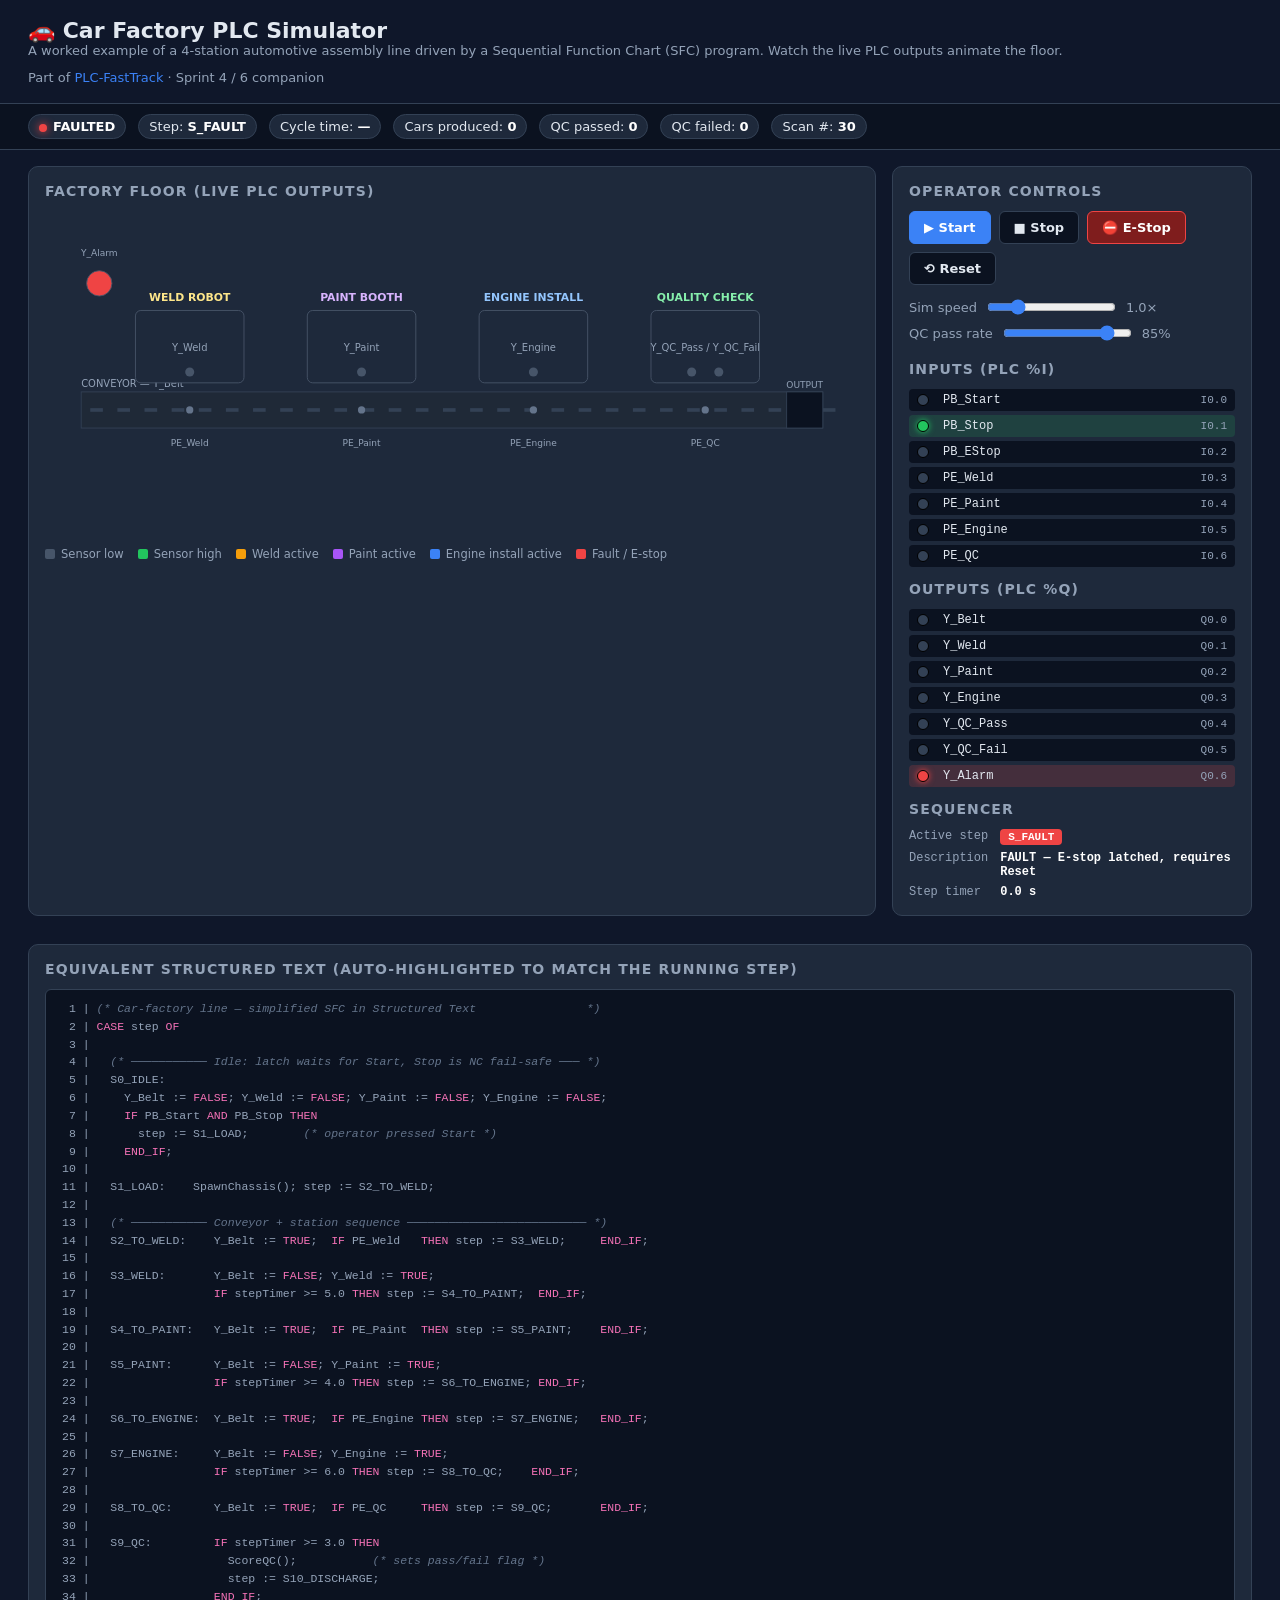
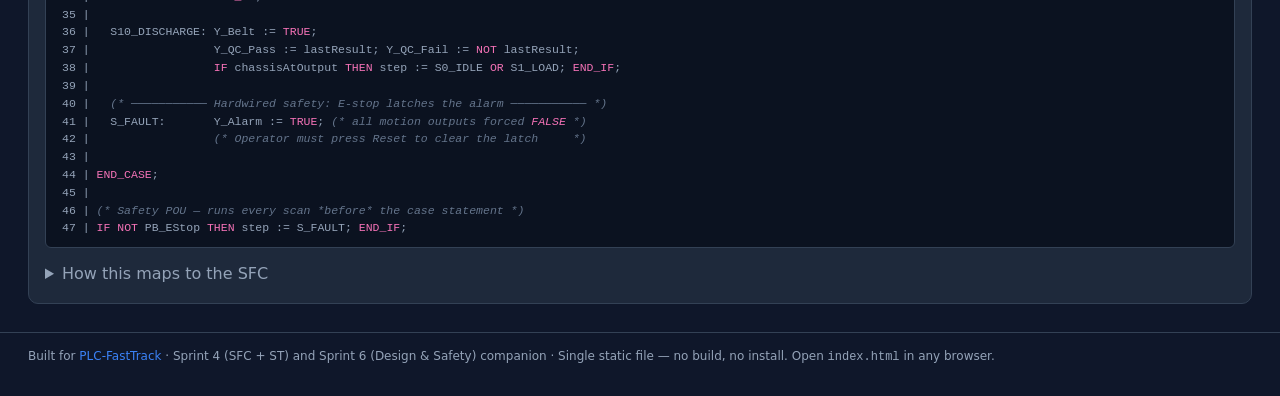
==== commit 03241173: "Audit fixes across grader, labs, tools, and site config Grader (interactive-tools/ladder-simulator/g" ====
--- a/interactive-tools/car-factory-simulator/index.html
+++ b/interactive-tools/car-factory-simulator/index.html
@@ -444,6 +444,8 @@
   stopHealthy: true,
   // Latched alarm — only cleared by Reset.
   alarmLatch: false,
+  // Latched cycle-stop request — cleared when program returns to idle.
+  stopRequested: false,
   // Carriage of chassis on the line: list of {id, x, painted, hasEngine, qcStatus, atOutput}
   chassis: [],
   nextId: 1,
@@ -509,8 +511,9 @@
     return;
   }
 
-  // ── PB_Stop is NC, so a "false" reading means the operator pressed Stop ──
-  const stopPressed = !state.inputs.PB_Stop;
+  // ── PB_Stop is NC; a Stop press latches state.stopRequested until honored ──
+  if (!state.inputs.PB_Stop) state.stopRequested = true;
+  const stopPressed = state.stopRequested;
 
   state.stepTimer += dt;
 
@@ -520,6 +523,7 @@
 
   switch (state.step) {
     case 'S0_IDLE':
+      state.stopRequested = false;
       if (state.inputs.PB_Start && !stopPressed) {
         state.cycleStart = performance.now();
         setStep('S1_LOAD');
@@ -527,6 +531,8 @@
       break;
 
     case 'S1_LOAD':
+      // Reset per-cycle clock on every cycle start (not only the first).
+      state.cycleStart = performance.now();
       // Spawn a new chassis at the infeed
       state.chassis.push({
         id: state.nextId++,
@@ -831,7 +837,8 @@
   setTimeout(() => state.inputs.PB_Start = false, 200); // momentary push
 });
 $('btnStop').addEventListener('click', () => {
-  // Drop the NC line for one scan to register the press.
+  // Latch a stop request; cleared when the program returns to idle (cycle stop, not E-stop).
+  state.stopRequested = true;
   state.inputs.PB_Stop = false;
   setTimeout(() => state.inputs.PB_Stop = true, 250);
 });
@@ -857,6 +864,7 @@
   state.carsProduced = 0;
   state.qcPass = 0;
   state.qcFail = 0;
+  state.stopRequested = false;
   state.paused = true;
 });
 $('speed').addEventListener('input', (e) => {
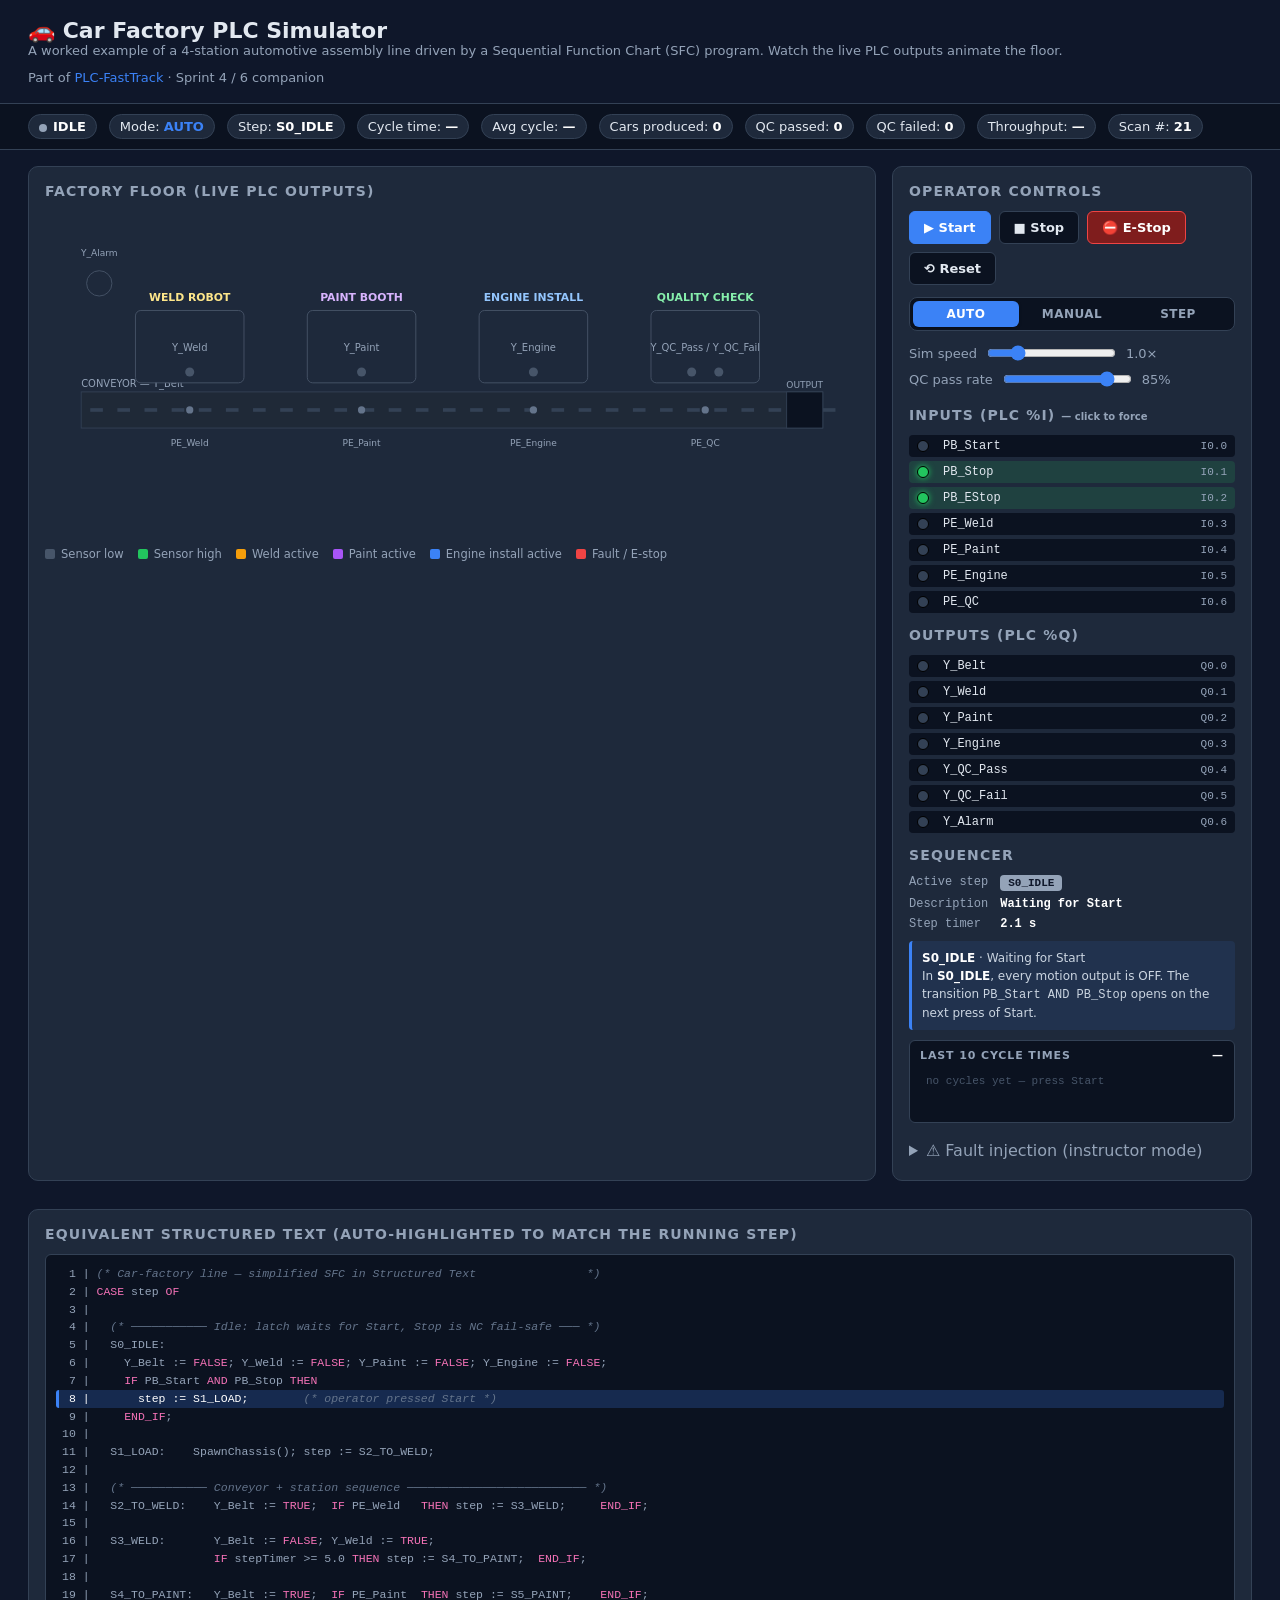
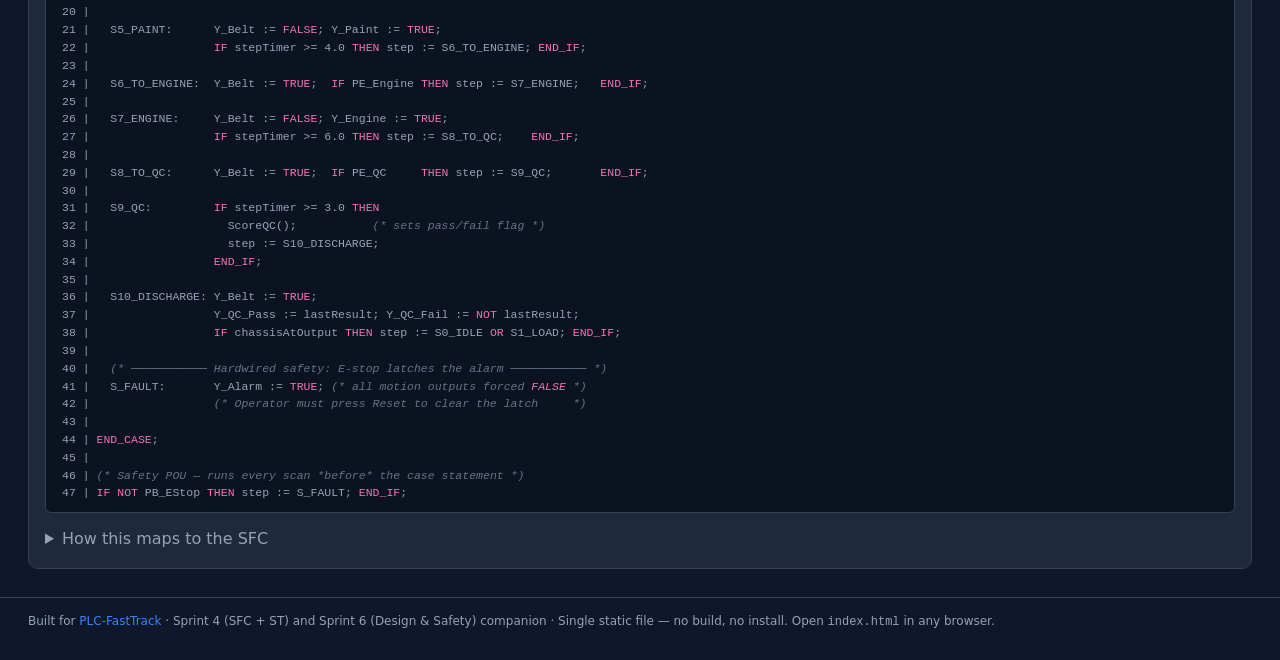
==== commit d31cc6d8: "fix(factory-sim): repair fault-on-boot bug; add Auto/Manual/Step modes + learning tools Bug fixes - " ====
--- a/interactive-tools/car-factory-simulator/index.html
+++ b/interactive-tools/car-factory-simulator/index.html
@@ -226,6 +226,150 @@
     border-radius: 2px;
   }
 
+  /* ── Mode switch (segmented control) ─────────────────────────────── */
+  .modeswitch {
+    display: grid;
+    grid-template-columns: repeat(3, 1fr);
+    gap: 0;
+    margin-top: 12px;
+    background: var(--panel-2);
+    border: 1px solid var(--line);
+    border-radius: 8px;
+    padding: 3px;
+  }
+  .modeswitch button {
+    background: transparent;
+    border: 0;
+    color: var(--muted);
+    padding: 6px 8px;
+    border-radius: 6px;
+    font-weight: 600;
+    font-size: 12px;
+    letter-spacing: 0.04em;
+    text-transform: uppercase;
+  }
+  .modeswitch button:hover { color: #fff; }
+  .modeswitch button.active {
+    background: var(--accent);
+    color: #fff;
+    box-shadow: 0 1px 3px rgba(0,0,0,0.35);
+  }
+  .modeswitch button.active[data-mode="manual"] { background: var(--warn); }
+  .modeswitch button.active[data-mode="step"]   { background: #8b5cf6; }
+
+  .pill.mode-auto   strong { color: var(--accent); }
+  .pill.mode-manual strong { color: var(--warn); }
+  .pill.mode-step   strong { color: #c4b5fd; }
+
+  /* ── Manual jog grid ─────────────────────────────────────────────── */
+  .jog-grid {
+    display: grid;
+    grid-template-columns: repeat(2, 1fr);
+    gap: 6px;
+    margin-top: 8px;
+  }
+  .jog-grid button {
+    padding: 8px 6px;
+    font-size: 12px;
+    display: flex;
+    flex-direction: column;
+    align-items: flex-start;
+    gap: 2px;
+    background: var(--panel-2);
+  }
+  .jog-grid button .tag {
+    font-size: 10px;
+    color: var(--muted);
+    font-family: ui-monospace, SFMono-Regular, Menlo, monospace;
+  }
+  .jog-grid button.on { background: var(--energized); color: #052e16; border-color: var(--energized); }
+  .jog-grid button.on .tag { color: rgba(5,46,22,0.7); }
+  .jog-grid button.weld.on   { background: var(--weld);   color: #1c1917; border-color: var(--weld);   }
+  .jog-grid button.paint.on  { background: var(--paint);  color: #fff;    border-color: var(--paint);  }
+  .jog-grid button.engine.on { background: var(--engine); color: #fff;    border-color: var(--engine); }
+
+  /* ── Fault-injection toggles ─────────────────────────────────────── */
+  .inject-grid {
+    display: grid;
+    grid-template-columns: 1fr;
+    gap: 4px;
+    margin-top: 8px;
+  }
+  .inject-grid label {
+    display: flex;
+    align-items: center;
+    gap: 8px;
+    padding: 6px 8px;
+    background: var(--panel-2);
+    border: 1px solid var(--line);
+    border-radius: 6px;
+    font-size: 12px;
+    cursor: pointer;
+  }
+  .inject-grid label:hover { border-color: var(--warn); }
+  .inject-grid input { accent-color: var(--warn); }
+  .inject-grid .tag {
+    margin-left: auto;
+    color: var(--muted);
+    font-family: ui-monospace, SFMono-Regular, Menlo, monospace;
+    font-size: 11px;
+  }
+  .inject-grid label.armed { border-color: var(--warn); background: rgba(245,158,11,0.12); }
+
+  /* ── Step hint banner ────────────────────────────────────────────── */
+  .hint {
+    margin-top: 10px;
+    padding: 8px 10px;
+    background: rgba(59,130,246,0.10);
+    border-left: 3px solid var(--accent);
+    border-radius: 4px;
+    font-size: 12px;
+    color: #cbd5e1;
+    line-height: 1.5;
+  }
+  .hint b { color: #fff; }
+
+  /* ── Cycle-time sparkline ────────────────────────────────────────── */
+  .chart {
+    margin-top: 10px;
+    background: var(--panel-2);
+    border: 1px solid var(--line);
+    border-radius: 6px;
+    padding: 8px 10px;
+  }
+  .chart h3 {
+    margin: 0 0 4px;
+    font-size: 11px;
+    color: var(--muted);
+    text-transform: uppercase;
+    letter-spacing: 0.08em;
+    font-weight: 600;
+    display: flex; justify-content: space-between;
+  }
+  .chart h3 span { color: #fff; }
+  .chart canvas { display: block; width: 100%; height: 48px; }
+
+  /* ── Clickable / forced inputs ───────────────────────────────────── */
+  .io-row.clickable { cursor: pointer; user-select: none; }
+  .io-row.clickable:hover { outline: 1px solid var(--accent); }
+  .io-row.forced { box-shadow: inset 3px 0 0 var(--warn); }
+  .io-row.forced .io-name::after {
+    content: " · FORCED";
+    color: var(--warn);
+    font-size: 10px;
+    margin-left: 4px;
+    letter-spacing: 0.06em;
+  }
+
+  /* ── Step-mode "next scan" button ────────────────────────────────── */
+  button.step-scan {
+    background: #8b5cf6;
+    border-color: #8b5cf6;
+    color: #fff;
+  }
+  button.step-scan:hover { background: #7c3aed; }
+  .hide { display: none !important; }
+
   footer {
     color: var(--muted);
     font-size: 12px;
@@ -247,11 +391,14 @@
 
 <div class="status-bar" id="statusBar">
   <span class="pill" id="pillState"><span class="dot"></span><strong>IDLE</strong></span>
+  <span class="pill mode-auto" id="pillMode">Mode: <strong id="lblMode">AUTO</strong></span>
   <span class="pill">Step: <strong id="lblStep">S0_IDLE</strong></span>
   <span class="pill">Cycle time: <strong id="lblCycle">—</strong></span>
+  <span class="pill">Avg cycle: <strong id="lblAvg">—</strong></span>
   <span class="pill">Cars produced: <strong id="lblCount">0</strong></span>
   <span class="pill">QC passed: <strong id="lblPass">0</strong></span>
   <span class="pill">QC failed: <strong id="lblFail">0</strong></span>
+  <span class="pill">Throughput: <strong id="lblThrough">—</strong></span>
   <span class="pill">Scan #: <strong id="lblScan">0</strong></span>
 </div>
 
@@ -332,6 +479,34 @@
       <button id="btnEStop" class="danger">⛔ E-Stop</button>
       <button id="btnReset">⟲ Reset</button>
     </div>
+
+    <div class="modeswitch" id="modeSwitch" role="tablist" aria-label="Control mode">
+      <button data-mode="auto"   class="active" title="SFC drives the line">Auto</button>
+      <button data-mode="manual" title="Operator drives outputs directly">Manual</button>
+      <button data-mode="step"   title="Advance one PLC scan at a time">Step</button>
+    </div>
+
+    <div id="stepControls" class="controls hide" style="margin-top:8px">
+      <button id="btnScanOnce" class="step-scan">⏯ Scan once</button>
+      <button id="btnScan10">⏭ +10 scans</button>
+    </div>
+
+    <div id="manualPanel" class="hide" style="margin-top:8px">
+      <h2 style="margin:6px 0 4px">Manual Jog (drives %Q directly)</h2>
+      <div class="jog-grid">
+        <button data-jog="Y_Belt"><span>Conveyor</span><span class="tag">Q0.0 · Y_Belt</span></button>
+        <button data-jog="Y_Weld" class="weld"><span>Weld robot</span><span class="tag">Q0.1 · Y_Weld</span></button>
+        <button data-jog="Y_Paint" class="paint"><span>Paint sprayer</span><span class="tag">Q0.2 · Y_Paint</span></button>
+        <button data-jog="Y_Engine" class="engine"><span>Engine hoist</span><span class="tag">Q0.3 · Y_Engine</span></button>
+        <button data-jog="Y_QC_Pass"><span>QC pass lamp</span><span class="tag">Q0.4</span></button>
+        <button data-jog="Y_QC_Fail"><span>QC fail lamp</span><span class="tag">Q0.5</span></button>
+      </div>
+      <div class="controls" style="margin-top:8px">
+        <button id="btnSpawn">＋ Spawn chassis</button>
+        <button id="btnClearLine">⌫ Clear line</button>
+      </div>
+    </div>
+
     <label class="slider-label" style="margin-top:12px">
       Sim speed
       <input type="range" id="speed" min="0.25" max="4" step="0.25" value="1" />
@@ -343,7 +518,7 @@
       <span id="passRateLbl">85%</span>
     </label>
 
-    <h2 style="margin-top:18px">Inputs (PLC %I)</h2>
+    <h2 style="margin-top:18px">Inputs (PLC %I) <span style="font-size:10px; text-transform:none; letter-spacing:0; color:var(--muted)">— click to force</span></h2>
     <div class="io-grid" id="inputs"></div>
 
     <h2 style="margin-top:14px">Outputs (PLC %Q)</h2>
@@ -355,6 +530,29 @@
       <span>Description</span><strong id="stepDesc">Waiting for Start</strong>
       <span>Step timer</span><strong id="stepTimer">0.0 s</strong>
     </div>
+    <div class="hint" id="hint"><b>Tip:</b> Press <code>▶ Start</code> to release the SFC from <code>S0_IDLE</code>. With PB_Stop and PB_EStop healthy (green), the latch in <code>S0_IDLE</code> opens and the program advances to <code>S1_LOAD</code>.</div>
+
+    <div class="chart" id="cycleChart">
+      <h3>Last 10 cycle times <span id="chartLast">—</span></h3>
+      <canvas id="cycleCanvas" width="320" height="48"></canvas>
+    </div>
+
+    <details style="margin-top:14px">
+      <summary>⚠ Fault injection (instructor mode)</summary>
+      <div class="inject-grid" id="injectGrid">
+        <label><input type="checkbox" data-inject="stuck_PE_Weld" />Stuck sensor <span class="tag">PE_Weld → 1</span></label>
+        <label><input type="checkbox" data-inject="stuck_PE_Paint" />Stuck sensor <span class="tag">PE_Paint → 1</span></label>
+        <label><input type="checkbox" data-inject="stuck_PE_Engine" />Stuck sensor <span class="tag">PE_Engine → 1</span></label>
+        <label><input type="checkbox" data-inject="stuck_PE_QC" />Stuck sensor <span class="tag">PE_QC → 1</span></label>
+        <label><input type="checkbox" data-inject="belt_jam" />Belt motor jam <span class="tag">Y_Belt ⇏ motion</span></label>
+        <label><input type="checkbox" data-inject="qc_fail_all" />Force every QC to fail <span class="tag">100%</span></label>
+        <label><input type="checkbox" data-inject="qc_pass_all" />Force every QC to pass <span class="tag">100%</span></label>
+      </div>
+      <p style="font-size:11.5px; color:var(--muted); margin:8px 0 0">
+        Inject a fault and watch the alarm logic, the stuck sensor, or the QC counters react.
+        Great for teaching fault-diagnosis (Bolton Ch. 14).
+      </p>
+    </details>
   </aside>
 </main>
 
@@ -444,16 +642,33 @@
   stopHealthy: true,
   // Latched alarm — only cleared by Reset.
   alarmLatch: false,
-  // Latched cycle-stop request — cleared when program returns to idle.
-  stopRequested: false,
   // Carriage of chassis on the line: list of {id, x, painted, hasEngine, qcStatus, atOutput}
   chassis: [],
   nextId: 1,
   passRate: 0.85,
   paused: true,
   estop: false,
+  // ─── Learning aids ────────────────────────────────────────────────
+  mode: 'auto',                    // 'auto' | 'manual' | 'step'
+  stepRequest: 0,                  // # of scans to advance while in step mode
+  cycleHistory: [],                // last N cycle times (seconds)
+  forcedInputs: {},                // { PE_Weld: true } overrides plant value
+  injects: {                       // fault-injection toggles
+    stuck_PE_Weld: false, stuck_PE_Paint: false,
+    stuck_PE_Engine: false, stuck_PE_QC: false,
+    belt_jam: false, qc_fail_all: false, qc_pass_all: false,
+  },
+  manualOutputs: {                 // operator-driven coils in Manual mode
+    Y_Belt: false, Y_Weld: false, Y_Paint: false,
+    Y_Engine: false, Y_QC_Pass: false, Y_QC_Fail: false,
+  },
+  runStart: 0,                     // wall-clock start of the current Auto run
 };
-state.inputs.PB_Stop = true; // NC contact — high in healthy state
+// NC contacts read HIGH when the operator is NOT pressing them.
+// Initialising them low triggered the fault check on scan #1, which is why
+// Start used to "do nothing" — the program had already latched S_FAULT.
+state.inputs.PB_Stop  = true;
+state.inputs.PB_EStop = true;
 
 // ─── DOM helpers ─────────────────────────────────────────────────────────────
 const $ = (id) => document.getElementById(id);
@@ -497,6 +712,22 @@
 };
 
 function executeProgram(dt) {
+  // ── Manual mode bypasses the SFC entirely; outputs come from jog buttons. ──
+  if (state.mode === 'manual') {
+    // Safety still applies even in manual.
+    if (!state.inputs.PB_EStop) {
+      state.alarmLatch = true;
+      state.step = 'S_FAULT';
+      for (const k of Object.keys(state.outputs)) state.outputs[k] = (k === 'Y_Alarm');
+      return;
+    }
+    for (const k of Object.keys(state.manualOutputs)) state.outputs[k] = state.manualOutputs[k];
+    state.outputs.Y_Alarm = false;
+    state.step = 'S0_IDLE';
+    state.stepTimer = 0;
+    return;
+  }
+
   // ── Safety override: fault is sticky until Reset ──
   if (state.alarmLatch || !state.inputs.PB_EStop) {
     state.outputs.Y_Belt = false;
@@ -511,9 +742,8 @@
     return;
   }
 
-  // ── PB_Stop is NC; a Stop press latches state.stopRequested until honored ──
-  if (!state.inputs.PB_Stop) state.stopRequested = true;
-  const stopPressed = state.stopRequested;
+  // ── PB_Stop is NC, so a "false" reading means the operator pressed Stop ──
+  const stopPressed = !state.inputs.PB_Stop;
 
   state.stepTimer += dt;
 
@@ -523,7 +753,6 @@
 
   switch (state.step) {
     case 'S0_IDLE':
-      state.stopRequested = false;
       if (state.inputs.PB_Start && !stopPressed) {
         state.cycleStart = performance.now();
         setStep('S1_LOAD');
@@ -531,8 +760,6 @@
       break;
 
     case 'S1_LOAD':
-      // Reset per-cycle clock on every cycle start (not only the first).
-      state.cycleStart = performance.now();
       // Spawn a new chassis at the infeed
       state.chassis.push({
         id: state.nextId++,
@@ -588,7 +815,10 @@
       if (state.stepTimer >= STATIONS.qc.timer) {
         const c = leadChassis();
         if (c) {
-          c.qcStatus = Math.random() < state.passRate ? 'pass' : 'fail';
+          let rate = state.passRate;
+          if (state.injects.qc_fail_all) rate = 0;
+          if (state.injects.qc_pass_all) rate = 1;
+          c.qcStatus = Math.random() < rate ? 'pass' : 'fail';
           if (c.qcStatus === 'pass') state.qcPass++; else state.qcFail++;
         }
         setStep('S10_DISCHARGE');
@@ -606,6 +836,8 @@
           c.atOutput = true;
           state.carsProduced++;
           state.cycleTime = (performance.now() - state.cycleStart) / 1000;
+          state.cycleHistory.push(state.cycleTime);
+          if (state.cycleHistory.length > 10) state.cycleHistory.shift();
           // If the operator pressed Stop, return to idle. Otherwise loop back.
           setStep(stopPressed ? 'S0_IDLE' : 'S1_LOAD');
         }
@@ -640,24 +872,31 @@
 
 // ─── Plant simulation: the world the PLC observes ────────────────────────────
 function tickPlant(dt) {
-  // Move chassis when the belt is energized.
-  if (state.outputs.Y_Belt) {
+  const beltMoving = state.outputs.Y_Belt && !state.injects.belt_jam;
+
+  // Move chassis when the belt is energized (and not jammed).
+  if (beltMoving) {
     const speed = 90; // px / s
     state.chassis.forEach(c => { if (!c.atOutput) c.x += speed * dt; });
   }
 
   // Photoelectric eyes — high while a chassis is within tolerance of the eye.
   const within = (c, x) => Math.abs(c.x - x) < 14 && !c.atOutput;
-  state.inputs.PE_Weld   = state.chassis.some(c => within(c, STATIONS.weld.x));
-  state.inputs.PE_Paint  = state.chassis.some(c => within(c, STATIONS.paint.x));
-  state.inputs.PE_Engine = state.chassis.some(c => within(c, STATIONS.engine.x));
-  state.inputs.PE_QC     = state.chassis.some(c => within(c, STATIONS.qc.x));
+  state.inputs.PE_Weld   = state.chassis.some(c => within(c, STATIONS.weld.x))   || state.injects.stuck_PE_Weld;
+  state.inputs.PE_Paint  = state.chassis.some(c => within(c, STATIONS.paint.x))  || state.injects.stuck_PE_Paint;
+  state.inputs.PE_Engine = state.chassis.some(c => within(c, STATIONS.engine.x)) || state.injects.stuck_PE_Engine;
+  state.inputs.PE_QC     = state.chassis.some(c => within(c, STATIONS.qc.x))     || state.injects.stuck_PE_QC;
+
+  // Apply user-forced inputs LAST so they override the plant.
+  for (const [name, value] of Object.entries(state.forcedInputs)) {
+    state.inputs[name] = value;
+  }
 
   // Drop chassis that have exited the floor.
   state.chassis = state.chassis.filter(c => c.x < 870);
 
-  // Belt scrolls visually only while energized.
-  if (state.outputs.Y_Belt) {
+  // Belt scrolls visually only while it is actually moving.
+  if (beltMoving) {
     Array.from(beltMarksGroup.children).forEach(rect => {
       let x = parseFloat(rect.getAttribute('x')) + 90 * dt;
       if (x > 860) x -= 30 * 28;
@@ -736,13 +975,20 @@
   });
 }
 
+let lastRenderedStep = null;
 function renderStatus() {
   const pill = $('pillState');
   pill.classList.remove('running', 'faulted');
   let label = 'IDLE';
   if (state.alarmLatch) { pill.classList.add('faulted'); label = 'FAULTED'; }
+  else if (state.mode === 'manual') { label = 'MANUAL'; }
+  else if (state.mode === 'step')   { label = 'STEP'; }
   else if (!state.paused) { pill.classList.add('running'); label = 'RUNNING'; }
   pill.querySelector('strong').textContent = label;
+
+  const modePill = $('pillMode');
+  modePill.className = 'pill mode-' + state.mode;
+  $('lblMode').textContent = state.mode.toUpperCase();
 
   $('lblStep').textContent = state.step;
   $('lblScan').textContent = state.scanCount;
@@ -750,6 +996,17 @@
   $('lblPass').textContent = state.qcPass;
   $('lblFail').textContent = state.qcFail;
   $('lblCycle').textContent = state.cycleTime ? state.cycleTime.toFixed(1) + ' s' : '—';
+
+  const hist = state.cycleHistory;
+  $('lblAvg').textContent = hist.length
+    ? (hist.reduce((a, b) => a + b, 0) / hist.length).toFixed(1) + ' s'
+    : '—';
+  if (state.runStart && state.carsProduced > 0) {
+    const minutes = (performance.now() - state.runStart) / 60000;
+    $('lblThrough').textContent = (state.carsProduced / minutes).toFixed(1) + ' /min';
+  } else {
+    $('lblThrough').textContent = '—';
+  }
 
   const tag = $('stepTag');
   tag.textContent = state.step;
@@ -758,6 +1015,11 @@
   if (state.step === 'S_FAULT') tag.classList.add('fault');
   $('stepDesc').textContent = STEPS[STEP_INDEX[state.step]].desc;
   $('stepTimer').textContent = state.stepTimer.toFixed(1) + ' s';
+
+  if (lastRenderedStep !== state.step) {
+    lastRenderedStep = state.step;
+    renderHint();
+  }
 
   highlightCode();
 }
@@ -832,15 +1094,24 @@
 // ─── Controls ────────────────────────────────────────────────────────────────
 $('btnStart').addEventListener('click', () => {
   if (state.alarmLatch) return;
+  if (state.mode === 'manual') {
+    // In Manual mode, Start is meaningless — flash the hint instead.
+    flashHint('Manual mode is active — use the Jog grid below to drive outputs directly.');
+    return;
+  }
   state.inputs.PB_Start = true;
   state.paused = false;
-  setTimeout(() => state.inputs.PB_Start = false, 200); // momentary push
+  if (!state.runStart) state.runStart = performance.now();
+  // Make sure the press lasts long enough to be seen by at least one scan
+  // even when the user picked Step mode.
+  setTimeout(() => state.inputs.PB_Start = false, 350); // momentary push
+  if (state.mode === 'step') state.stepRequest += 1;
 });
 $('btnStop').addEventListener('click', () => {
-  // Latch a stop request; cleared when the program returns to idle (cycle stop, not E-stop).
-  state.stopRequested = true;
+  // Drop the NC line for one scan to register the press.
   state.inputs.PB_Stop = false;
-  setTimeout(() => state.inputs.PB_Stop = true, 250);
+  setTimeout(() => state.inputs.PB_Stop = true, 350);
+  if (state.mode === 'step') state.stepRequest += 1;
 });
 const eStopBtn = $('btnEStop');
 eStopBtn.addEventListener('click', () => {
@@ -856,6 +1127,8 @@
     return;
   }
   state.alarmLatch = false;
+  state.inputs.PB_EStop = true;   // NC re-armed
+  state.inputs.PB_Stop  = true;
   state.step = 'S0_IDLE';
   state.stepTimer = 0;
   state.chassis = [];
@@ -864,7 +1137,8 @@
   state.carsProduced = 0;
   state.qcPass = 0;
   state.qcFail = 0;
-  state.stopRequested = false;
+  state.cycleHistory = [];
+  state.forcedInputs = {};
   state.paused = true;
 });
 $('speed').addEventListener('input', (e) => {
@@ -876,8 +1150,150 @@
   $('passRateLbl').textContent = e.target.value + '%';
 });
 
+// ─── Mode switch ─────────────────────────────────────────────────────────────
+$('modeSwitch').addEventListener('click', (e) => {
+  const btn = e.target.closest('button[data-mode]');
+  if (!btn) return;
+  setMode(btn.dataset.mode);
+});
+
+function setMode(mode) {
+  state.mode = mode;
+  document.querySelectorAll('#modeSwitch button').forEach(b =>
+    b.classList.toggle('active', b.dataset.mode === mode)
+  );
+  $('manualPanel').classList.toggle('hide', mode !== 'manual');
+  $('stepControls').classList.toggle('hide', mode !== 'step');
+
+  // In manual mode, snapshot current outputs so the operator picks up where
+  // the SFC left off — feels like a real handover.
+  if (mode === 'manual') {
+    for (const k of Object.keys(state.manualOutputs)) {
+      state.manualOutputs[k] = !!state.outputs[k];
+      updateJogBtn(k);
+    }
+  }
+  if (mode !== 'manual') {
+    for (const k of Object.keys(state.manualOutputs)) state.manualOutputs[k] = false;
+    document.querySelectorAll('[data-jog]').forEach(b => b.classList.remove('on'));
+  }
+  if (mode !== 'step') state.stepRequest = 0;
+  flashHint(MODE_HINTS[mode]);
+}
+
+const MODE_HINTS = {
+  auto:   '<b>Auto</b> — the SFC reads inputs and drives outputs every 100 ms. This is real PLC behaviour.',
+  manual: '<b>Manual</b> — the SFC is bypassed. Click the jog buttons to drive each %Q directly. Useful for commissioning and to feel how outputs map to the floor.',
+  step:   '<b>Step</b> — the scan loop is paused. Click <code>Scan once</code> or <code>+10 scans</code> to advance one PLC scan at a time and watch the state evolve.',
+};
+
+// ─── Manual jog ──────────────────────────────────────────────────────────────
+function updateJogBtn(name) {
+  const btn = document.querySelector(`[data-jog="${name}"]`);
+  if (btn) btn.classList.toggle('on', !!state.manualOutputs[name]);
+}
+document.querySelectorAll('[data-jog]').forEach(btn => {
+  btn.addEventListener('click', () => {
+    if (state.mode !== 'manual') {
+      flashHint('Switch to <b>Manual</b> mode to drive outputs directly.');
+      return;
+    }
+    const name = btn.dataset.jog;
+    state.manualOutputs[name] = !state.manualOutputs[name];
+    updateJogBtn(name);
+  });
+});
+$('btnSpawn').addEventListener('click', () => {
+  state.chassis.push({
+    id: state.nextId++,
+    x: 30, painted: false, hasEngine: false, qcStatus: null, atOutput: false,
+  });
+});
+$('btnClearLine').addEventListener('click', () => {
+  state.chassis = [];
+});
+
+// ─── Step mode ───────────────────────────────────────────────────────────────
+$('btnScanOnce').addEventListener('click', () => { state.stepRequest += 1; });
+$('btnScan10').addEventListener('click',    () => { state.stepRequest += 10; });
+
+// ─── Fault injection ─────────────────────────────────────────────────────────
+$('injectGrid').addEventListener('change', (e) => {
+  const cb = e.target.closest('input[data-inject]');
+  if (!cb) return;
+  state.injects[cb.dataset.inject] = cb.checked;
+  cb.closest('label').classList.toggle('armed', cb.checked);
+});
+
+// ─── Clickable input rows — force a sensor for testing ───────────────────────
+INPUT_DEFS.forEach(io => {
+  const row = $('in_' + io.name);
+  row.classList.add('clickable');
+  row.title = `${io.desc}\n\nClick to force this input. Click again to release.`;
+  row.addEventListener('click', () => {
+    if (io.name in state.forcedInputs) {
+      delete state.forcedInputs[io.name];
+    } else {
+      // Force to the OPPOSITE of the current reading so the click does something visible.
+      state.forcedInputs[io.name] = !state.inputs[io.name];
+    }
+    row.classList.toggle('forced', io.name in state.forcedInputs);
+  });
+});
+
+// ─── Hint banner ────────────────────────────────────────────────────────────
+let hintTimer = null;
+function flashHint(html) {
+  $('hint').innerHTML = html;
+  if (hintTimer) clearTimeout(hintTimer);
+  hintTimer = setTimeout(() => renderHint(), 6000);
+}
+const STEP_HINTS = {
+  S0_IDLE:     'In <b>S0_IDLE</b>, every motion output is OFF. The transition <code>PB_Start AND PB_Stop</code> opens on the next press of Start.',
+  S1_LOAD:     '<b>S1_LOAD</b> spawns a new chassis at the infeed in a single scan, then unconditionally jumps to <code>S2_TO_WELD</code>.',
+  S2_TO_WELD:  '<b>S2_TO_WELD</b> energises <code>Y_Belt</code>. The transition fires when <code>PE_Weld</code> goes high — that\'s the photoelectric eye seeing the chassis.',
+  S3_WELD:     '<b>S3_WELD</b> drops the belt and energises <code>Y_Weld</code> for 5 s. This is a timed step — no sensor needed.',
+  S4_TO_PAINT: '<b>S4_TO_PAINT</b> — belt is on again, advancing the welded chassis to the paint booth.',
+  S5_PAINT:    '<b>S5_PAINT</b> — belt off, <code>Y_Paint</code> on for 4 s. Watch the chassis colour change as the painted flag is set.',
+  S6_TO_ENGINE:'<b>S6_TO_ENGINE</b> — belt to the engine cell. The interlock is again the PE eye, not a timer.',
+  S7_ENGINE:   '<b>S7_ENGINE</b> — 6 s engine install. The chassis gains a ⚙ marker when it leaves this step.',
+  S8_TO_QC:    '<b>S8_TO_QC</b> — belt to QC. Last conveyor segment before discharge.',
+  S9_QC:       '<b>S9_QC</b> — 3 s inspection. At the end, a random pass/fail roll lights <code>Y_QC_Pass</code> or <code>Y_QC_Fail</code>.',
+  S10_DISCHARGE:'<b>S10_DISCHARGE</b> — belt + QC lamp until the chassis crosses x=850. Then loop back to <code>S1_LOAD</code> (or to <code>S0_IDLE</code> if Stop was pressed).',
+  S_FAULT:     '<b>S_FAULT</b> — every motion output is dropped, <code>Y_Alarm</code> latches ON. Operator must release the E-stop, then press <code>Reset</code>.',
+};
+function renderHint() {
+  $('hint').innerHTML = `<b>${state.step}</b> · ${STEPS[STEP_INDEX[state.step]].desc}<br>${STEP_HINTS[state.step] || ''}`;
+}
+
+// ─── Cycle-time sparkline ────────────────────────────────────────────────────
+const cycleCtx = $('cycleCanvas').getContext('2d');
+function renderChart() {
+  const w = cycleCtx.canvas.width  = cycleCtx.canvas.clientWidth * devicePixelRatio;
+  const h = cycleCtx.canvas.height = cycleCtx.canvas.clientHeight * devicePixelRatio;
+  cycleCtx.clearRect(0, 0, w, h);
+  const data = state.cycleHistory;
+  if (!data.length) {
+    cycleCtx.fillStyle = '#475569';
+    cycleCtx.font = `${11 * devicePixelRatio}px ui-monospace, monospace`;
+    cycleCtx.fillText('no cycles yet — press Start', 6 * devicePixelRatio, 18 * devicePixelRatio);
+    return;
+  }
+  const maxV = Math.max(...data) * 1.1;
+  const minV = 0;
+  const barW = w / 10;
+  data.forEach((v, i) => {
+    const x = i * barW;
+    const bh = (v - minV) / (maxV - minV || 1) * (h - 6 * devicePixelRatio);
+    cycleCtx.fillStyle = i === data.length - 1 ? '#22c55e' : '#3b82f6';
+    cycleCtx.fillRect(x + 2, h - bh - 2, barW - 4, bh);
+  });
+  $('chartLast').textContent = data[data.length - 1].toFixed(1) + ' s';
+}
+
 // ─── Main loop ───────────────────────────────────────────────────────────────
 renderCode();
+renderHint();
 let lastTick = performance.now();
 let scanAcc = 0;
 function frame() {
@@ -886,18 +1302,31 @@
   lastTick = now;
   const dt = realDt * speedMul;
 
-  // PLC scan happens at a fixed cadence (100 ms)
-  scanAcc += realDt * 1000 * speedMul;
-  while (scanAcc >= SCAN_MS) {
-    state.scanCount++;
-    executeProgram(SCAN_MS / 1000);
-    scanAcc -= SCAN_MS;
-  }
-
-  tickPlant(dt);
+  // PLC scan cadence depends on the mode:
+  //  - auto   → fixed 100 ms scan, multiplied by sim speed
+  //  - manual → still scan to update outputs / latch e-stop
+  //  - step   → only advance when the user requests scans
+  if (state.mode === 'step') {
+    while (state.stepRequest > 0) {
+      state.scanCount++;
+      tickPlant(SCAN_MS / 1000);    // plant ticks once per scan in step mode
+      executeProgram(SCAN_MS / 1000);
+      state.stepRequest--;
+    }
+  } else {
+    scanAcc += realDt * 1000 * speedMul;
+    while (scanAcc >= SCAN_MS) {
+      state.scanCount++;
+      executeProgram(SCAN_MS / 1000);
+      scanAcc -= SCAN_MS;
+    }
+    tickPlant(dt);
+  }
+
   renderIO();
   renderFloor();
   renderStatus();
+  renderChart();
   requestAnimationFrame(frame);
 }
 requestAnimationFrame(frame);
